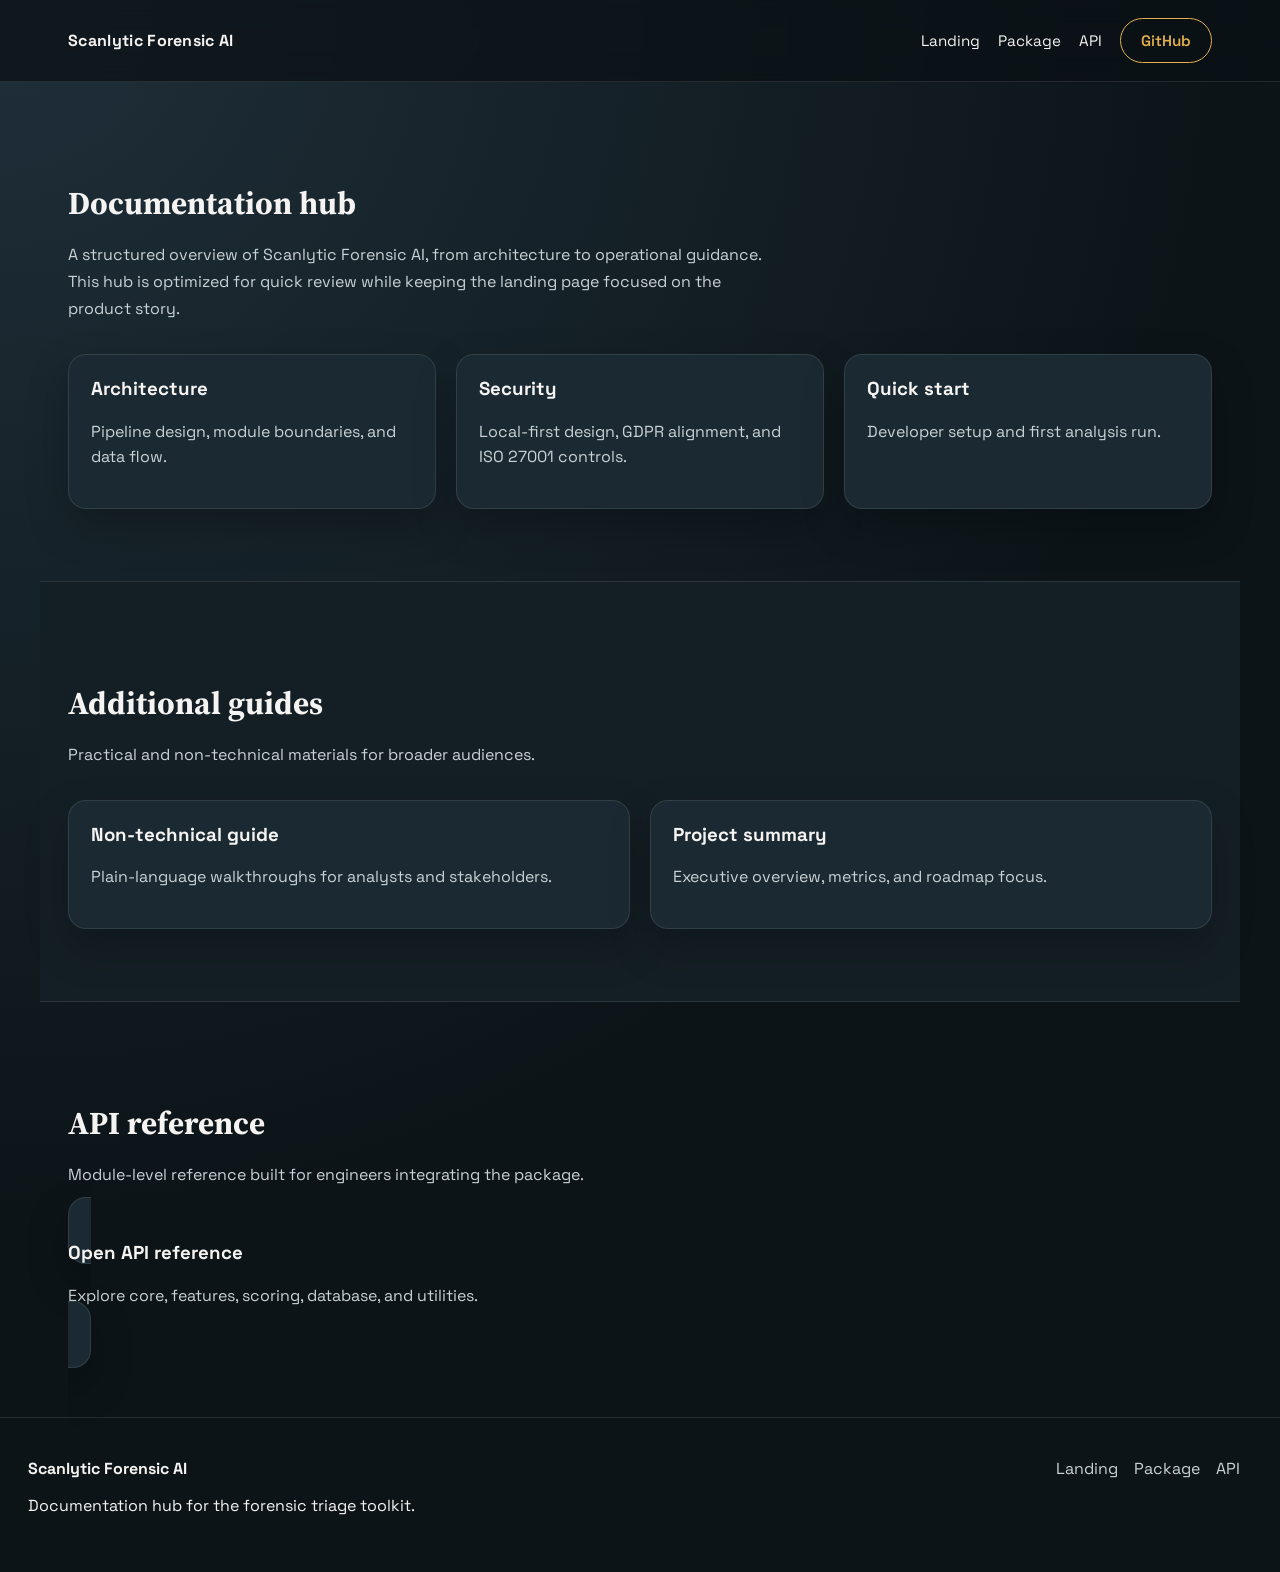
==== site/docs/index.html @ 63744361 "Add GitHub Pages site and docs build" ====
<!doctype html>
<html lang="en">
  <head>
    <meta charset="utf-8" />
    <meta name="viewport" content="width=device-width, initial-scale=1" />
    <title>Scanlytic Forensic AI | Documentation</title>
    <meta
      name="description"
      content="Documentation hub for Scanlytic Forensic AI: architecture, guides, and security." />
    <link rel="preconnect" href="https://fonts.googleapis.com" />
    <link rel="preconnect" href="https://fonts.gstatic.com" crossorigin />
    <link
      href="https://fonts.googleapis.com/css2?family=Space+Grotesk:wght@400;500;600;700&family=Source+Serif+4:wght@400;600;700&display=swap"
      rel="stylesheet"
    />
    <link rel="stylesheet" href="../assets/css/style.css" />
  </head>
  <body>
    <header class="site-header">
      <nav class="nav">
        <div class="logo">Scanlytic Forensic AI</div>
        <div class="nav-links">
          <a href="../">Landing</a>
          <a href="../package/">Package</a>
          <a href="api/">API</a>
          <a class="btn btn-outline" href="https://github.com/rohteemie/Scanlytic-Forensic-AI">GitHub</a>
        </div>
      </nav>
    </header>

    <main id="main">
      <section class="section">
        <div class="section-header">
          <h2>Documentation hub</h2>
          <p>
            A structured overview of Scanlytic Forensic AI, from architecture to operational
            guidance. This hub is optimized for quick review while keeping the landing page
            focused on the product story.
          </p>
        </div>
        <div class="grid three">
          <a class="card link-card" href="architecture.html">
            <h3>Architecture</h3>
            <p>Pipeline design, module boundaries, and data flow.</p>
          </a>
          <a class="card link-card" href="security.html">
            <h3>Security</h3>
            <p>Local-first design, GDPR alignment, and ISO 27001 controls.</p>
          </a>
          <a class="card link-card" href="quickstart.html">
            <h3>Quick start</h3>
            <p>Developer setup and first analysis run.</p>
          </a>
        </div>
      </section>

      <section class="section section-alt">
        <div class="section-header">
          <h2>Additional guides</h2>
          <p>Practical and non-technical materials for broader audiences.</p>
        </div>
        <div class="grid two">
          <a class="card link-card" href="non-technical.html">
            <h3>Non-technical guide</h3>
            <p>Plain-language walkthroughs for analysts and stakeholders.</p>
          </a>
          <a class="card link-card" href="project-summary.html">
            <h3>Project summary</h3>
            <p>Executive overview, metrics, and roadmap focus.</p>
          </a>
        </div>
      </section>

      <section class="section">
        <div class="section-header">
          <h2>API reference</h2>
          <p>Module-level reference built for engineers integrating the package.</p>
        </div>
        <a class="card link-card" href="api/">
          <h3>Open API reference</h3>
          <p>Explore core, features, scoring, database, and utilities.</p>
        </a>
      </section>
    </main>

    <footer class="site-footer">
      <div>
        <strong>Scanlytic Forensic AI</strong>
        <p>Documentation hub for the forensic triage toolkit.</p>
      </div>
      <div>
        <a href="../">Landing</a>
        <a href="../package/">Package</a>
        <a href="api/">API</a>
      </div>
    </footer>

    <script src="../assets/js/main.js"></script>
  </body>
</html>
---- site/assets/css/style.css ----
:root {
  --bg: #0f1a1f;
  --bg-alt: #141f25;
  --surface: #1b2a32;
  --surface-alt: #24343d;
  --text: #f5f4f2;
  --muted: #c9d2d6;
  --accent: #e3b04b;
  --accent-strong: #f2c868;
  --stroke: rgba(245, 244, 242, 0.1);
  --shadow: 0 24px 60px rgba(0, 0, 0, 0.35);
  --radius: 18px;
  --max-width: 1200px;
}

* {
  box-sizing: border-box;
}

body {
  margin: 0;
  font-family: "Space Grotesk", system-ui, sans-serif;
  background: radial-gradient(circle at top left, #1f2f39, #0c1418 60%);
  color: var(--text);
  min-height: 100vh;
}

a {
  color: inherit;
  text-decoration: none;
}

img {
  max-width: 100%;
}

.skip-link {
  position: absolute;
  left: -999px;
  top: 12px;
  background: var(--accent);
  color: #1b1b1b;
  padding: 8px 12px;
  border-radius: 8px;
  z-index: 10;
}

.skip-link:focus {
  left: 12px;
}

.site-header {
  position: sticky;
  top: 0;
  z-index: 100;
  backdrop-filter: blur(14px);
  background: rgba(10, 16, 20, 0.7);
  border-bottom: 1px solid var(--stroke);
}

.nav {
  max-width: var(--max-width);
  margin: 0 auto;
  padding: 18px 28px;
  display: flex;
  align-items: center;
  justify-content: space-between;
  gap: 16px;
}

.logo {
  font-weight: 700;
  letter-spacing: 0.02em;
}

.nav-links {
  display: flex;
  gap: 18px;
  align-items: center;
  font-size: 0.95rem;
}

.hero {
  display: grid;
  grid-template-columns: repeat(auto-fit, minmax(300px, 1fr));
  gap: 32px;
  padding: 72px 28px 32px;
  max-width: var(--max-width);
  margin: 0 auto;
}

.hero-content h1 {
  font-family: "Source Serif 4", serif;
  font-size: clamp(2.6rem, 3.3vw, 3.6rem);
  margin-bottom: 16px;
}

.eyebrow {
  text-transform: uppercase;
  letter-spacing: 0.18em;
  font-size: 0.75rem;
  color: var(--accent);
}

.lead {
  font-size: 1.1rem;
  line-height: 1.7;
  color: var(--muted);
}

.cta-row {
  display: flex;
  flex-wrap: wrap;
  gap: 16px;
  margin: 28px 0;
}

.btn {
  display: inline-flex;
  align-items: center;
  justify-content: center;
  padding: 12px 20px;
  border-radius: 999px;
  border: 1px solid transparent;
  font-weight: 600;
  transition: transform 0.2s ease, box-shadow 0.2s ease, border 0.2s ease;
}

.btn-primary {
  background: var(--accent);
  color: #1b1b1b;
  box-shadow: 0 12px 30px rgba(227, 176, 75, 0.35);
}

.btn-ghost {
  border-color: var(--stroke);
  color: var(--text);
}

.btn-outline {
  border-color: var(--accent);
  color: var(--accent);
}

.btn:hover {
  transform: translateY(-2px);
}

.hero-meta {
  display: grid;
  grid-template-columns: repeat(auto-fit, minmax(160px, 1fr));
  gap: 12px;
  margin-top: 24px;
}

.meta-label {
  display: block;
  font-size: 0.75rem;
  letter-spacing: 0.08em;
  text-transform: uppercase;
  color: var(--muted);
}

.meta-value {
  font-weight: 600;
}

.hero-panel {
  display: grid;
  gap: 18px;
}

.panel-card {
  background: linear-gradient(135deg, #1f313b 0%, #162229 100%);
  padding: 24px;
  border-radius: var(--radius);
  box-shadow: var(--shadow);
  border: 1px solid rgba(255, 255, 255, 0.06);
}

.panel-secondary {
  background: var(--surface-alt);
}

.panel-card ul {
  padding-left: 18px;
  margin: 16px 0 0;
  color: var(--muted);
}

.panel-metrics {
  display: grid;
  grid-template-columns: repeat(auto-fit, minmax(120px, 1fr));
  gap: 12px;
  margin-top: 16px;
}

.metric {
  font-size: 1.1rem;
  font-weight: 700;
}

.metric-label {
  font-size: 0.8rem;
  color: var(--muted);
}

.section {
  padding: 72px 28px;
  max-width: var(--max-width);
  margin: 0 auto;
}

.section-alt {
  background: var(--bg-alt);
  border-top: 1px solid var(--stroke);
  border-bottom: 1px solid var(--stroke);
}

.section-header {
  margin-bottom: 32px;
  max-width: 700px;
}

.section-header h2 {
  font-family: "Source Serif 4", serif;
  font-size: clamp(2rem, 2.4vw, 2.6rem);
  margin-bottom: 12px;
}

.section-header p {
  color: var(--muted);
  line-height: 1.7;
}

.grid {
  display: grid;
  gap: 20px;
}

.grid.two {
  grid-template-columns: repeat(auto-fit, minmax(260px, 1fr));
}

.grid.three {
  grid-template-columns: repeat(auto-fit, minmax(220px, 1fr));
}

.card {
  padding: 22px;
  border-radius: var(--radius);
  background: var(--surface);
  border: 1px solid var(--stroke);
  box-shadow: 0 18px 40px rgba(0, 0, 0, 0.25);
}

.card h3 {
  margin-top: 0;
}

.card p,
.card li {
  color: var(--muted);
  line-height: 1.6;
}

.link-card {
  transition: transform 0.2s ease, border 0.2s ease;
}

.link-card:hover {
  transform: translateY(-4px);
  border-color: rgba(227, 176, 75, 0.4);
}

.timeline {
  display: grid;
  gap: 16px;
}

.timeline-step {
  display: grid;
  grid-template-columns: auto 1fr;
  gap: 16px;
  padding: 18px 22px;
  border-radius: var(--radius);
  background: var(--surface);
  border: 1px solid var(--stroke);
}

.step-index {
  font-weight: 700;
  color: var(--accent);
}

pre {
  margin: 0;
  padding: 14px;
  background: #0f161b;
  border-radius: 12px;
  border: 1px solid rgba(255, 255, 255, 0.06);
  overflow-x: auto;
}

code {
  font-family: "Source Code Pro", ui-monospace, SFMono-Regular, SFMono-Regular, Menlo, Monaco, Consolas, "Liberation Mono", "Courier New", monospace;
  font-size: 0.9rem;
  color: #f5f4f2;
}

.site-footer {
  display: flex;
  flex-wrap: wrap;
  justify-content: space-between;
  gap: 16px;
  padding: 40px 28px;
  border-top: 1px solid var(--stroke);
  background: #0d1418;
}

.site-footer a {
  display: inline-block;
  margin-right: 12px;
  color: var(--muted);
}

.reveal {
  opacity: 0;
  transform: translateY(12px);
  transition: opacity 0.6s ease, transform 0.6s ease;
}

.reveal.visible {
  opacity: 1;
  transform: translateY(0);
}

@media (max-width: 960px) {
  .nav {
    flex-direction: column;
    align-items: flex-start;
  }

  .nav-links {
    flex-wrap: wrap;
  }
}

@media (max-width: 680px) {
  .hero {
    padding-top: 56px;
  }

  .cta-row {
    flex-direction: column;
    align-items: stretch;
  }

  .site-footer {
    flex-direction: column;
    align-items: flex-start;
  }
}
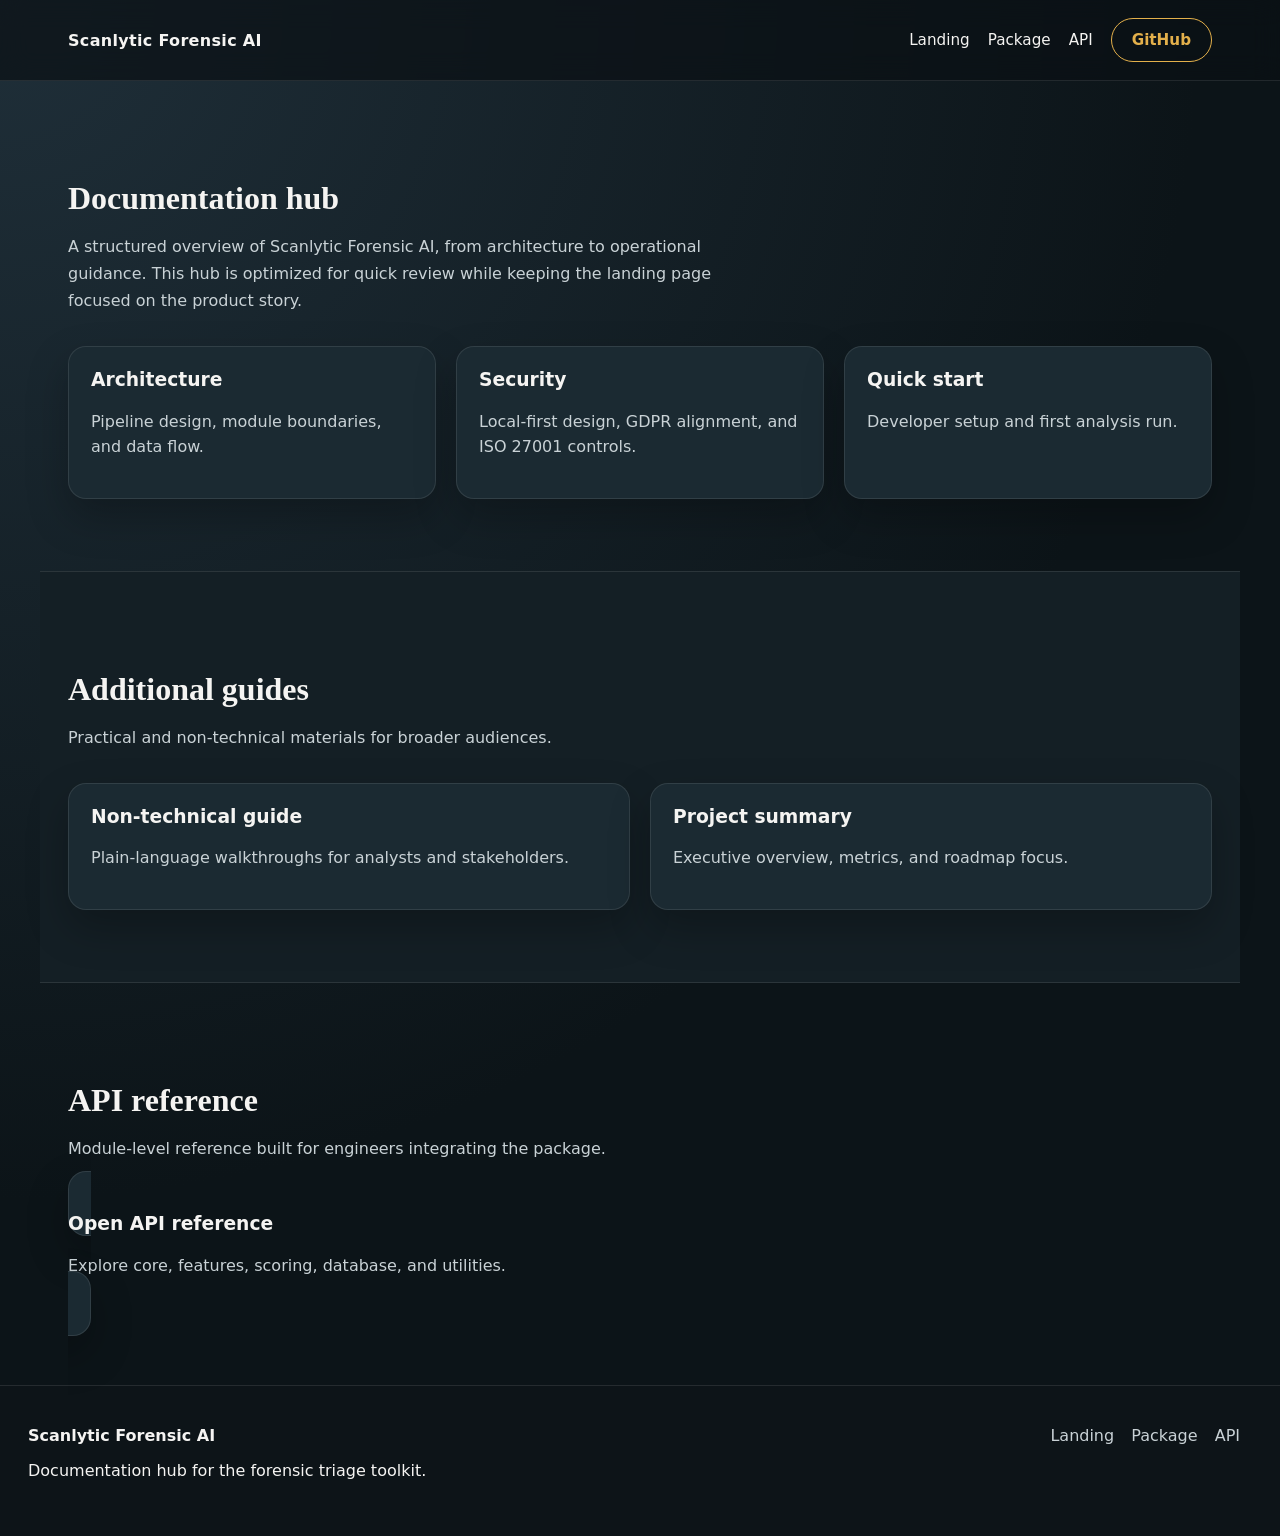
==== commit 216de51f: "Address PR review feedback: fix links, add docs/index.rst, fix workflow, remove Google Fonts, add re" ====
--- a/site/docs/index.html
+++ b/site/docs/index.html
@@ -7,12 +7,6 @@
     <meta
       name="description"
       content="Documentation hub for Scanlytic Forensic AI: architecture, guides, and security." />
-    <link rel="preconnect" href="https://fonts.googleapis.com" />
-    <link rel="preconnect" href="https://fonts.gstatic.com" crossorigin />
-    <link
-      href="https://fonts.googleapis.com/css2?family=Space+Grotesk:wght@400;500;600;700&family=Source+Serif+4:wght@400;600;700&display=swap"
-      rel="stylesheet"
-    />
     <link rel="stylesheet" href="../assets/css/style.css" />
   </head>
   <body>
--- a/site/assets/css/style.css
+++ b/site/assets/css/style.css
@@ -335,6 +335,14 @@
   transform: translateY(0);
 }
 
+@media (prefers-reduced-motion: reduce) {
+  .reveal {
+    opacity: 1;
+    transform: none;
+    transition: none;
+  }
+}
+
 @media (max-width: 960px) {
   .nav {
     flex-direction: column;
